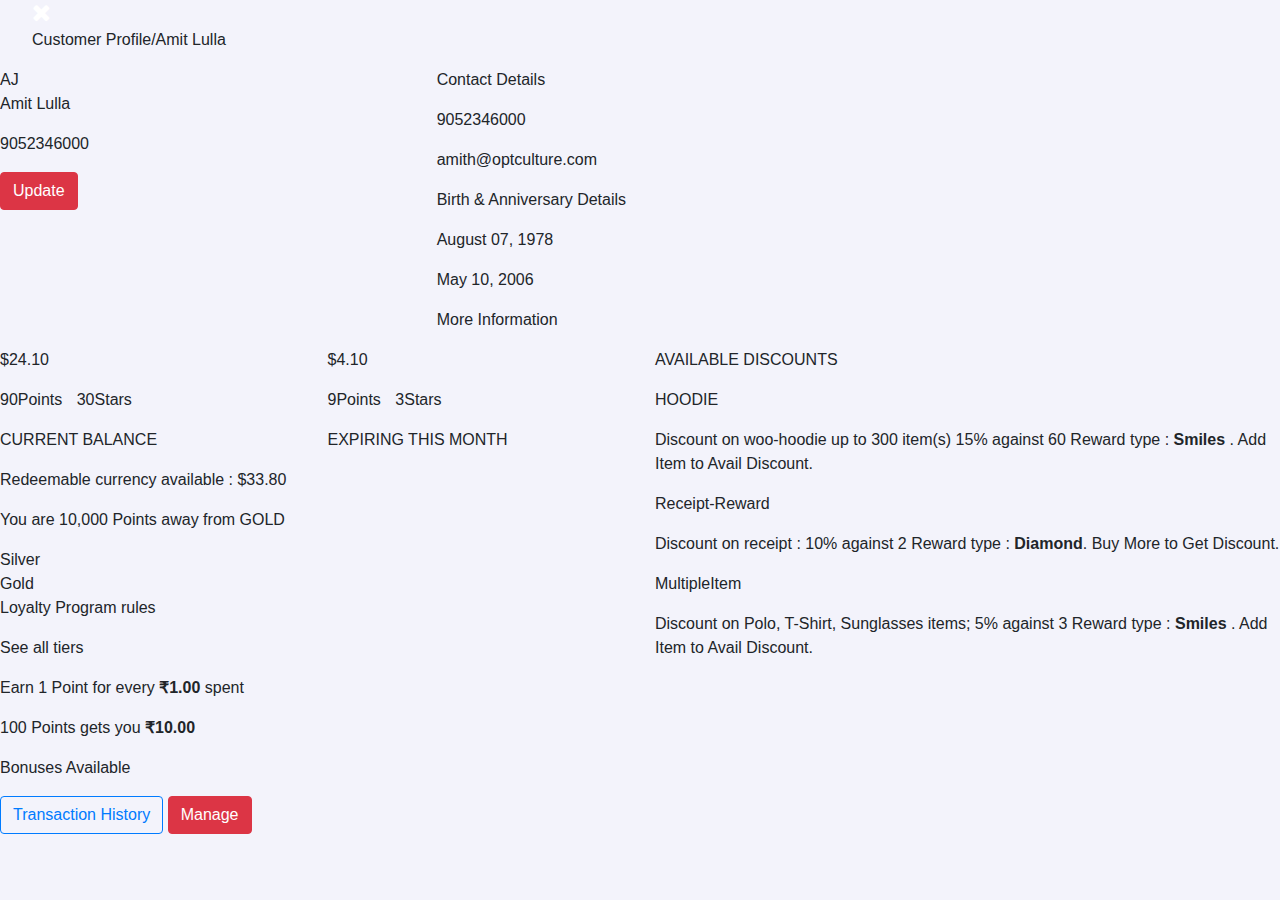
==== trial.html @ 24a6ef44 "modal" ====
<!DOCTYPE html>
<html lang="en" dir="ltr">

<head>
  <meta charset="utf-8">
  <title></title>
  <link rel="stylesheet" href="https://maxcdn.bootstrapcdn.com/bootstrap/4.0.0/css/bootstrap.min.css" integrity="sha384-Gn5384xqQ1aoWXA+058RXPxPg6fy4IWvTNh0E263XmFcJlSAwiGgFAW/dAiS6JXm" crossorigin="anonymous">
  <link rel="stylesheet" href="https://cdnjs.cloudflare.com/ajax/libs/font-awesome/4.7.0/css/font-awesome.min.css">
  <link rel="stylesheet" href="trialcss.css">
  <script src="https://ajax.googleapis.com/ajax/libs/jquery/3.5.1/jquery.min.js"></script>
  <meta name="viewport" content="width=device-width, initial-scale=1, shrink-to-fit=no">
</head>

<body>
<section class="top-black-bar-section">
  <div class="top-black-bar">
    <i class="fa fa-close" style="font-size:24px;color:white"></i>
    <p>Customer Profile/Amit Lulla</p>
  </div>
</section>
<section class="second-row-section">
  <div class="second-row">
    <div class="qq row">
      <div class="profile-column col-lg-4">
        <div class="AJ-profile">
          AJ
        </div>
        <p class="profile-name">Amit Lulla</p>
        <p class="profile-no">9052346000</p>
        <button type="button" data-toggle="modal" data-target=".bd-example-modal-lg5" class="btn btn-danger profile-update-button">Update</button>
        <img src="img/Group 23.png" alt="" class="powered">
      </div>
      <div class="contact-column col-lg-8">
        <div class="rr row">
          <div class="contact-details col-lg-5">
            <p class="contact-heading">Contact Details</p>
            <p class="contact-phn"><img src="img/Icon awesome-phone-alt.svg" alt="">9052346000</p>
            <p class="contact-mail"><img src="img/Icon feather-mail.svg" alt="">amith@optculture.com</p>
            <p class="contact-aniversary">Birth & Anniversary Details</p>
            <p class="contact-date"><img src="img/XMLID_1506_.svg" alt="">August 07, 1978</p>
            <p class="contact-anniversary-date"><img src="img/anniversary.svg" alt="">May 10, 2006</p>
            <p class="contact-more" data-toggle="modal" data-target=".bd-example-modal-lg">More Information <img src="img/Icon ionic-ios-arrow-round-forward.svg" alt=""></p>
          </div>
          <div class="contact-teir-div col-lg-6">
            <img src="img/Group 5.svg" alt="" class="contact-tier">
          </div>
        </div>
      </div>
    </div>
  </div>
</section>
<section class="third-section">
  <div class="third-row">
    <div class="tt row">
      <div class=" down-first col-lg-6">
        <div class="yy row">
          <div class=" green-border col-lg-6">
            <p class="money-green">$24.10</p>
            <p class="money-point"> <span style="padding-right:5px">90Points</span> <span style="padding-left:5px">30Stars</span> </p>
            <div class="money-current">
              <p>CURRENT BALANCE</p>
            </div>

          </div>
          <div class=" red-border col-lg-6">
            <p class="money-red">$4.10</p>
            <p class="money-point"> <span style="padding-right:5px">9Points</span> <span style="padding-left:5px">3Stars</span> </p>
            <div class="money-current">
              <p>EXPIRING THIS MONTH</p>
            </div>

          </div>
        </div>

        <div class="">
          <p class="redeemable">Redeemable currency available : $33.80</p>
        </div>
        <div class="gradient">
          <p>You are 10,000 Points away from GOLD</p>
          <div class="level-total">
            <div class="level-outer">
              <div class="level-inner">
              </div>
            </div>
            <div class="silver-name">
              Silver
            </div>
            <div class="gold-name">
              Gold
            </div>
          </div>

        </div>
          <div class="under-level">
            <p class="Loyalty">
              Loyalty Program rules
            </p>
            <p class="see-teir" data-toggle="modal" data-target=".bd-example-modal-lg4">
              See all tiers <img src="img/Icon ionic-ios-arrow-round-forward.svg" alt="">
            </p>
            <p class="earn">Earn 1 Point for every <strong>₹1.00</strong> spent</p>
            <p class="under-earn">100 Points gets you <strong>₹10.00</strong></p>
            <p class="bonuses-available" data-toggle="modal" data-target=".bd-example-modal-lg1">Bonuses Available <img src="img/Icon ionic-ios-arrow-round-forward.svg" alt=""></p>
          </div>
            <div class="transaction-button">
              <button type="button" class="btn btn-outline-primary" data-toggle="modal" data-target=".bd-example-modal-lg2">Transaction History</button>
              <button type="button" class="btn btn-danger">Manage</button>
            </div>
      </div>
      <div class=" vouchers col">
        <div class="discounts">
          <p>AVAILABLE DISCOUNTS</p>
        </div>
        <div class="voucher-img-margin">
        <div class="vouchers-img">
          <p class="vouchers-img-heading">HOODIE</p>
          <div class="white-circle">

          </div>
          <div class="white-circle1">

          </div>
          <p class="vouchers-img-content">Discount on woo-hoodie up to 300 item(s) 15% against 60 Reward type : <strong>Smiles</strong> . Add Item to Avail Discount.</p>

        </div>
        <div class="vouchers-img">
          <p class="vouchers-img-heading">Receipt-Reward</p>
          <div class="white-circle">

          </div>
          <div class="white-circle1">

          </div>
          <p class="vouchers-img-content">Discount on receipt : 10% against 2 Reward type :<strong> Diamond</strong>. Buy More to Get Discount.</p>
        </div>
          <div class="vouchers-img">
            <p class="vouchers-img-heading">MultipleItem</p>

            <div class="white-circle">

            </div>
            <div class="white-circle1">

            </div>
            <p class="vouchers-img-content">Discount on Polo, T-Shirt, Sunglasses items; 5% against 3 Reward type :<strong> Smiles</strong> . Add Item to Avail Discount.</p>
          </div>
        </div>
      </div>
    </div>
  </div>
</section>


<div class="modal fade bd-example-modal-lg" tabindex="-1" role="dialog" aria-labelledby="myLargeModalLabel" aria-hidden="true">
  <div class="modal-dialog modal-lg modal-dialog-centered">
    <div class="modal-content">

      <div class="modal-body">
        <p class="more-information">More Information :</p>
        <table class="modal-table">
          <tr>
            <td class="modal-body-bold">ADDRESS</td>
            <td class="aa">:</td>
            <td>Address1 Address2 City State County Postalcode/Zip</td>
          </tr>
          <tr>
            <td class="modal-body-bold">MEMBER SINCE</td>
            <td class="aa">:</td>
            <td>July 12, 2017</td>
          </tr>
          <tr>
            <td class="modal-body-bold">FIRST CHILD'S NAME</td>
            <td class="aa">:</td>
            <td>Value</td>
          </tr>
          <tr>
            <td class="modal-body-bold">FIRST CHILD'S BIRTHDAY</td>
            <td class="aa">:</td>
            <td>Value</td>
          </tr>
          <tr>
            <td class="modal-body-bold">SECOND CHILD'S NAME</td>
            <td class="aa">:</td>
            <td>Value/Zip</td>
          </tr>
          <tr>
            <td class="modal-body-bold">ANY UDF NAME</td>
            <td class="aa">:</td>
            <td>Value</td>
          </tr>
        </table>
      </div>

    </div>
  </div>
</div>


<div class="modal fade bd-example-modal-lg1" tabindex="-1" role="dialog" aria-labelledby="myLargeModalLabel" aria-hidden="true">
  <div class="modal-dialog  modal-dialog-centered bonus-dialog">
    <div class="modal-content">

      <div class="modal-body  bonus-modal">
        <p class="bonuses-available-red">Bonuses Available</p>
        <table class="bonus-table">
          <tr>
            <td style="text-align:center;font-weight:bold;font-size:25px;">Reasons</td>
            <td style="text-align:center;font-weight:bold;font-size:25px;">Bonus</td>
          </tr>
          <tr>
            <td class="">On reaching leve of <strong>$1000.00 </strong> of Lifetime purchase value</td>
            <td class="bonus-center-table">$10.00</td>
          </tr>
          <tr>
            <td class="">On reaching leve of <strong>$5000.00 </strong> of Lifetime purchase value</td>
            <td class="bonus-center-table">$50.00</td>
          </tr>
          <tr>
            <td class="">On reaching leve of <strong>$100.00 </strong> of Lifetime purchase value</td>
            <td class="bonus-center-table">$5.00</td>
          </tr>
          <tr>
            <td class="">On Enrollment</td>
            <td class="bonus-center-table">$5.00</td>
          </tr>
        </table>
      </div>

    </div>
  </div>
</div>



<div class="modal fade bd-example-modal-lg2" id="transactiontotalmodal" tabindex="-1" role="dialog" aria-labelledby="myLargeModalLabel" aria-hidden="true">
  <div class="modal-dialog  modal-dialog-centered transaction-dialog">
    <div class="modal-content">

      <div class="modal-body  transaction-modal">
        <p class="transaction-history-red">Transaction History</p>
        <table class="transaction-table">
          <tr class="transaction-table-black-background">
            <td>Date</td>
            <td>Transaction</td>
            <td> Loyalty Earned</td>
            <td>Receipt No.</td>
            <td></td>
          </tr>
          <tbody class="transaction-body">
            <tr>
              <td class="transaction-date">16 Oct 2020</td>
              <td class="transaction-amount">$952.4</td>
              <td class="transaction-point">202 Points 73.1 Currency</td>
              <td class="transaction-no">110</td>
              <td class="transaction-receipt">View Receipt</td>
            </tr>
            <tr>
              <td class="transaction-date">16 Oct 2020</td>
              <td class="transaction-amount">$952.4</td>
              <td class="transaction-point">202 Points 73.1 Currency</td>
              <td class="transaction-no">110</td>
              <td class="transaction-receipt">View Receipt</td>
            </tr>
            <tr>
              <td class="transaction-date">16 Oct 2020</td>
              <td class="transaction-amount">$952.4</td>
              <td class="transaction-point">202 Points 73.1 Currency</td>
              <td class="transaction-no">110</td>
              <td class="transaction-receipt">View Receipt</td>
            </tr>
            <tr>
              <td class="transaction-date">16 Oct 2020</td>
              <td class="transaction-amount">$952.4</td>
              <td class="transaction-point">202 Points 73.1 Currency</td>
              <td class="transaction-no">110</td>
              <td class="transaction-receipt">View Receipt</td>
            </tr>
            <tr>
              <td class="transaction-date">16 Oct 2020</td>
              <td class="transaction-amount">$952.4</td>
              <td class="transaction-point">202 Points 73.1 Currency</td>
              <td class="transaction-no">110</td>
              <td class="transaction-receipt">View Receipt</td>
            </tr>
            <tr>
              <td class="transaction-date">16 Oct 2020</td>
              <td class="transaction-amount">$952.4</td>
              <td class="transaction-point">202 Points 73.1 Currency</td>
              <td class="transaction-no">110</td>
              <td class="transaction-receipt">View Receipt</td>
            </tr>
            <tr>
              <td class="transaction-date">16 Oct 2020</td>
              <td class="transaction-amount">$952.4</td>
              <td class="transaction-point">202 Points 73.1 Currency</td>
              <td class="transaction-no">110</td>
              <td class="transaction-receipt">View Receipt</td>
            </tr>
            <tr>
              <td class="transaction-date">16 Oct 2020</td>
              <td class="transaction-amount">$952.4</td>
              <td class="transaction-point">202 Points 73.1 Currency</td>
              <td class="transaction-no">110</td>
              <td class="transaction-receipt">View Receipt</td>
            </tr>
            <tr>
              <td class="transaction-date">16 Oct 2020</td>
              <td class="transaction-amount">$952.4</td>
              <td class="transaction-point">202 Points 73.1 Currency</td>
              <td class="transaction-no">110</td>
              <td class="transaction-receipt">View Receipt</td>
            </tr>
            <tr>
              <td class="transaction-date">16 Oct 2020</td>
              <td class="transaction-amount">$952.4</td>
              <td class="transaction-point">202 Points 73.1 Currency</td>
              <td class="transaction-no">110</td>
              <td class="transaction-receipt">View Receipt</td>
            </tr>
          </tbody>
        </table>
        <div class="transaction-button-modal">
          <button type="button" class="btn btn-danger" data-toggle="modal" data-target=".bd-example-modal-lg3" onclick="transactionremove()">Next Page</button>
          <button type="button" class="btn btn-outline-primary" data-toggle="modal" data-target=".bd-example-modal-lg3" onclick="transactionremove()">Previous Page</button>

        </div>

      </div>

    </div>
  </div>
</div>

<div class="modal fade bd-example-modal-lg3" id="transactiontotalmodalsec" tabindex="-1" role="dialog" aria-labelledby="myLargeModalLabel" aria-hidden="true">
  <div class="modal-dialog  modal-dialog-centered transaction-dialog">
    <div class="modal-content">

      <div class="modal-body  transaction-modal">
        <p class="transaction-history-red">Transaction History</p>
        <table class="transaction-table">
          <tr class="transaction-table-black-background">
            <td>Date</td>
            <td>Transaction</td>
            <td> Loyalty Earned</td>
            <td>Receipt No.</td>
            <td></td>
          </tr>
          <tbody class="transaction-body">
            <tr>
              <td class="transaction-date">18 Nov 2020</td>
              <td class="transaction-amount">$952.4</td>
              <td class="transaction-point">202 Points 73.1 Currency</td>
              <td class="transaction-no">110</td>
              <td class="transaction-receipt">View Receipt</td>
            </tr>
            <tr>
              <td class="transaction-date">18 Nov 2020</td>
              <td class="transaction-amount">$952.4</td>
              <td class="transaction-point">202 Points 73.1 Currency</td>
              <td class="transaction-no">110</td>
              <td class="transaction-receipt">View Receipt</td>
            </tr>
            <tr>
              <td class="transaction-date">18 Nov 2020</td>
              <td class="transaction-amount">$952.4</td>
              <td class="transaction-point">202 Points 73.1 Currency</td>
              <td class="transaction-no">110</td>
              <td class="transaction-receipt">View Receipt</td>
            </tr>
            <tr>
              <td class="transaction-date">18 Nov 2020</td>
              <td class="transaction-amount">$952.4</td>
              <td class="transaction-point">202 Points 73.1 Currency</td>
              <td class="transaction-no">110</td>
              <td class="transaction-receipt">View Receipt</td>
            </tr>
            <tr>
              <td class="transaction-date">18 Nov 2020</td>
              <td class="transaction-amount">$952.4</td>
              <td class="transaction-point">202 Points 73.1 Currency</td>
              <td class="transaction-no">110</td>
              <td class="transaction-receipt">View Receipt</td>
            </tr>
            <tr>
              <td class="transaction-date">18 Nov 2020</td>
              <td class="transaction-amount">$952.4</td>
              <td class="transaction-point">202 Points 73.1 Currency</td>
              <td class="transaction-no">110</td>
              <td class="transaction-receipt">View Receipt</td>
            </tr>
            <tr>
              <td class="transaction-date">18 Nov 2020</td>
              <td class="transaction-amount">$952.4</td>
              <td class="transaction-point">202 Points 73.1 Currency</td>
              <td class="transaction-no">110</td>
              <td class="transaction-receipt">View Receipt</td>
            </tr>
            <tr>
              <td class="transaction-date">18 Nov 2020</td>
              <td class="transaction-amount">$952.4</td>
              <td class="transaction-point">202 Points 73.1 Currency</td>
              <td class="transaction-no">110</td>
              <td class="transaction-receipt">View Receipt</td>
            </tr>
            <tr>
              <td class="transaction-date">18 Nov 2020</td>
              <td class="transaction-amount">$952.4</td>
              <td class="transaction-point">202 Points 73.1 Currency</td>
              <td class="transaction-no">110</td>
              <td class="transaction-receipt">View Receipt</td>
            </tr>
            <tr>
              <td class="transaction-date">18 Nov 2020</td>
              <td class="transaction-amount">$952.4</td>
              <td class="transaction-point">202 Points 73.1 Currency</td>
              <td class="transaction-no">110</td>
              <td class="transaction-receipt">View Receipt</td>
            </tr>
          </tbody>
        </table>
        <div class="transaction-button-modal">
          <button type="button" class="btn btn-danger" data-toggle="modal" data-target=".bd-example-modal-lg2" onclick="transactionremovepre()">Next Page</button>
          <button type="button" class="btn btn-outline-primary" data-toggle="modal" data-target=".bd-example-modal-lg2" onclick="transactionremovepre()">Previous Page</button>

        </div>

      </div>

    </div>
  </div>
</div>

<div class="modal fade bd-example-modal-lg4" tabindex="-1" role="dialog" aria-labelledby="myLargeModalLabel" aria-hidden="true">
  <div class="modal-dialog  modal-dialog-centered teir-dialog">
    <div class="modal-content">

      <div class="modal-body  teir-modal">
        <table class="teir-table">
          <tr class="teir-table-black-background">
            <td>Privilege Teir</td>
            <td>Privilege Name</td>
            <td> Earn Rule</td>
            <td>Redeem Rule</td>
            <td>Teir Upgrade Rule</td>
          </tr>
          <tbody class="teir-body">
            <tr>
              <td class="teir-date">Teir 1</td>
              <td class="teir-amount">Silver</td>
              <td class="teir-point">1 Point for <strong> $1.00</strong></td>
              <td class="teir-no"> <strong>$10.00</strong>  for <strong> 100 </strong>points</td>
              <td class="teir-receipt">Cross-over at <strong>$10000.00</strong> </td>
            </tr>
            <tr>
              <td class="teir-date">Teir 2</td>
              <td class="teir-amount">Gold</td>
              <td class="teir-point">1 Point for <strong> $1.00</strong></td>
              <td class="teir-no"> <strong>$10.00</strong>  for <strong> 200 </strong>points</td>
              <td class="teir-receipt">Cross-over at <strong>$20000.00</strong> </td>
            </tr>
            <tr>
              <td class="teir-date">Teir 3</td>
              <td class="teir-amount">Platinum</td>
              <td class="teir-point">1 Point for <strong> $1.00</strong></td>
              <td class="teir-no"> <strong>$10.00</strong>  for <strong> 300 </strong>points</td>
              <td class="teir-receipt"></td>
            </tr>

          </tbody>
        </table>

      </div>

    </div>
  </div>
</div>




<div class="modal fade bd-example-modal-lg5" tabindex="-1" role="dialog" aria-labelledby="myLargeModalLabel" aria-hidden="true">
  <div class="modal-dialog  modal-dialog-centered form-dialog">
    <div class="modal-content">

      <div class="modal-body  form-modal">

        <form>
          <div class="AJ-profile">
            AJ
          </div>
  <div class="form-row form-group form-modal-total-div">
    <div class="col">
      <input type="text" class="form-control" placeholder="First name">
    </div>
    <div class="col">
      <input type="text" class="form-control" placeholder="Last name">
    </div>
  </div>
  <div class="form-group">
  <input type="text" class="form-control" id="formGroupExampleInput" placeholder="Mobile Number">
</div>
<div class="form-group">
  <input type="text" class="form-control" id="formGroupExampleInput2" placeholder="Email Address">
</div>
<div class="form-row">
  <div class="col">
    <input type="text" class="form-control" placeholder="DOB">
  </div>
  <div class="col">
    <input type="text" class="form-control" placeholder="Anniverary Date">
  </div>
</div>
<p class="additional-information">Additional Information :</p>
<div class="form-group">
<input type="text" class="form-control" id="formGroupExampleInput" placeholder="Address Line 1">
</div>
<div class="form-group">
<input type="text" class="form-control" id="formGroupExampleInput2" placeholder="Address Line 1">
</div>
<div class="form-row form-group">
<div class="col">
  <input type="text" class="form-control" placeholder="City">
</div>
<div class="col">
  <input type="text" class="form-control" placeholder="State">
</div>
</div>
<div class="form-row form-group">
<div class="col">
  <input type="text" class="form-control" placeholder="Country">
</div>
<div class="col">
  <input type="text" class="form-control" placeholder="Postal Code/ZIP">
</div>
</div>
<p class="additional-information">More Information :</p>
<div class="form-row form-group">
<div class="col">
<input type="text" class="form-control" placeholder="First Child's Name">
</div>
<div class="col">
<input type="text" class="form-control" placeholder="First Child's Birthday">
</div>
</div>
<div class="form-row form-group">
<div class="col">
<input type="text" class="form-control" placeholder="Second Child's Name">
</div>
<div class="col">
<input type="text" class="form-control" placeholder="Any UDF Name">
</div>
</div>
<p class="modal-form-bottom-p">Member Since :Jule 12,2017</p>
<div class="modal-form-button">
<button type="button" class="btn btn-outline-primary">Cancel</button>
<button type="button" class="btn btn-danger">Save</button>

</div>
</form>

      </div>
    </div>
  </div>
</div>

  <script type="text/javascript">
    function transactionremove(){
      document.getElementById("transactiontotalmodal").classList.remove("show");
      $('.modal-backdrop').remove();
      $("#transactiontotalmodalsec").addClass("show");
    }
    function transactionremovepre(){
      document.getElementById("transactiontotalmodalsec").classList.remove("show");
      $('.modal-backdrop').remove();
      $("#transactiontotalmodal").addClass("show");
    }
  </script>

  <script src="https://code.jquery.com/jquery-3.2.1.slim.min.js" integrity="sha384-KJ3o2DKtIkvYIK3UENzmM7KCkRr/rE9/Qpg6aAZGJwFDMVNA/GpGFF93hXpG5KkN" crossorigin="anonymous"></script>
  <script src="https://cdnjs.cloudflare.com/ajax/libs/popper.js/1.12.9/umd/popper.min.js" integrity="sha384-ApNbgh9B+Y1QKtv3Rn7W3mgPxhU9K/ScQsAP7hUibX39j7fakFPskvXusvfa0b4Q" crossorigin="anonymous"></script>
  <script src="https://maxcdn.bootstrapcdn.com/bootstrap/4.0.0/js/bootstrap.min.js" integrity="sha384-JZR6Spejh4U02d8jOt6vLEHfe/JQGiRRSQQxSfFWpi1MquVdAyjUar5+76PVCmYl" crossorigin="anonymous"></script>


</body>

</html>
---- trialcss.css ----
body{
  background-color: #F3F3FB;
}
.top-black-bar{
  width: 95%;
  margin: auto;
}
.top-black{
  background-color:black;
  color:#FFFFFF;
  padding: 10px 0px 1px 0px;
  font-size: 20px;
  width: 100%;
}
/* .qq{
  display: flex;
} */
/* .rr{
  display: flex;
} */
/*
.fa-close{
  float: left;
}
.top-black p{
  text-align: center; */
/* }
.second-row{
  width: 95%;
  margin: auto; */
/* }
.AJ-profile{
  background-color: #E9F1FA;
  width: 100px;
  height: 100px;
  padding-top:20px;
  text-align: center;
  font-size: 35px;
  font-weight: bold;
  color: red;
  border-radius: 100%;
  margin: auto;
  margin-top: 50px;
}
.profile-name{
  font-size: 28px;
  font-weight: bold;
  text-align: center;
  padding-top: 10px;
}
.profile-no{
  color: blue;
  text-align: center;
}
.powered{
  margin: auto;
  text-align: center;
  width: 150px;
  justify-content: center;
  align-items: center;
  display:block;
}
.profile-update{
  justify-content: center;
  align-items: center;
  margin: auto;
  text-align: center;
  display: block;
}
.profile-column{
  background-color:#FFFFFF;
  box-shadow: 0px 10px 20px #0000000F;
  border-radius: 5px 0px 0px 5px;
  padding: 0px 50px 0px 50px;
}
.contact-column{
  background-color:#FFFFFF;
  box-shadow: 0px 10px 20px #0000000F;
  border-radius: 5px 0px 0px 5px; */
/* }
.contact-heading{
  font-size: 20px;
  font-weight: bold;

  margin-bottom: 30px;
}
.contact-phn{
  font-size: 15px;
}
.contact-phn img{
  width: 20px;
  margin-right: 10px;
}
.contact-mail{
  font-size: 15px;
}
.contact-mail img{
  width: 20px;
  margin-right: 10px;
}
.contact-aniversary{
  font-size: 20px;
  font-weight: bold;
  margin-top: 45px;
  margin-bottom: 30px;
}
.contact-date{
  font-size: 15px;
}
.contact-date img{
  width: 20px;
  margin-right: 10px;
}
.contact-anniversary-date{
  font-size: 15px;
}
.contact-anniversary-date img{
  width: 20px;
  margin-right: 10px;
}
.contact-details{
  margin-left: 30px;
  margin-top: 50px;
  padding-left: 20px;
}
.contact-more{
  color: blue;
  margin-top: 40px;
  text-decoration: underline;
  cursor: pointer;
}
.contact-more img{
  width: 15px;
}
.contact-tier{
  width: 610px;
  margin: auto;
  margin-top: 30px
}
.contact-teir-div{
  margin: 0px 120px 0px 80px;
} */
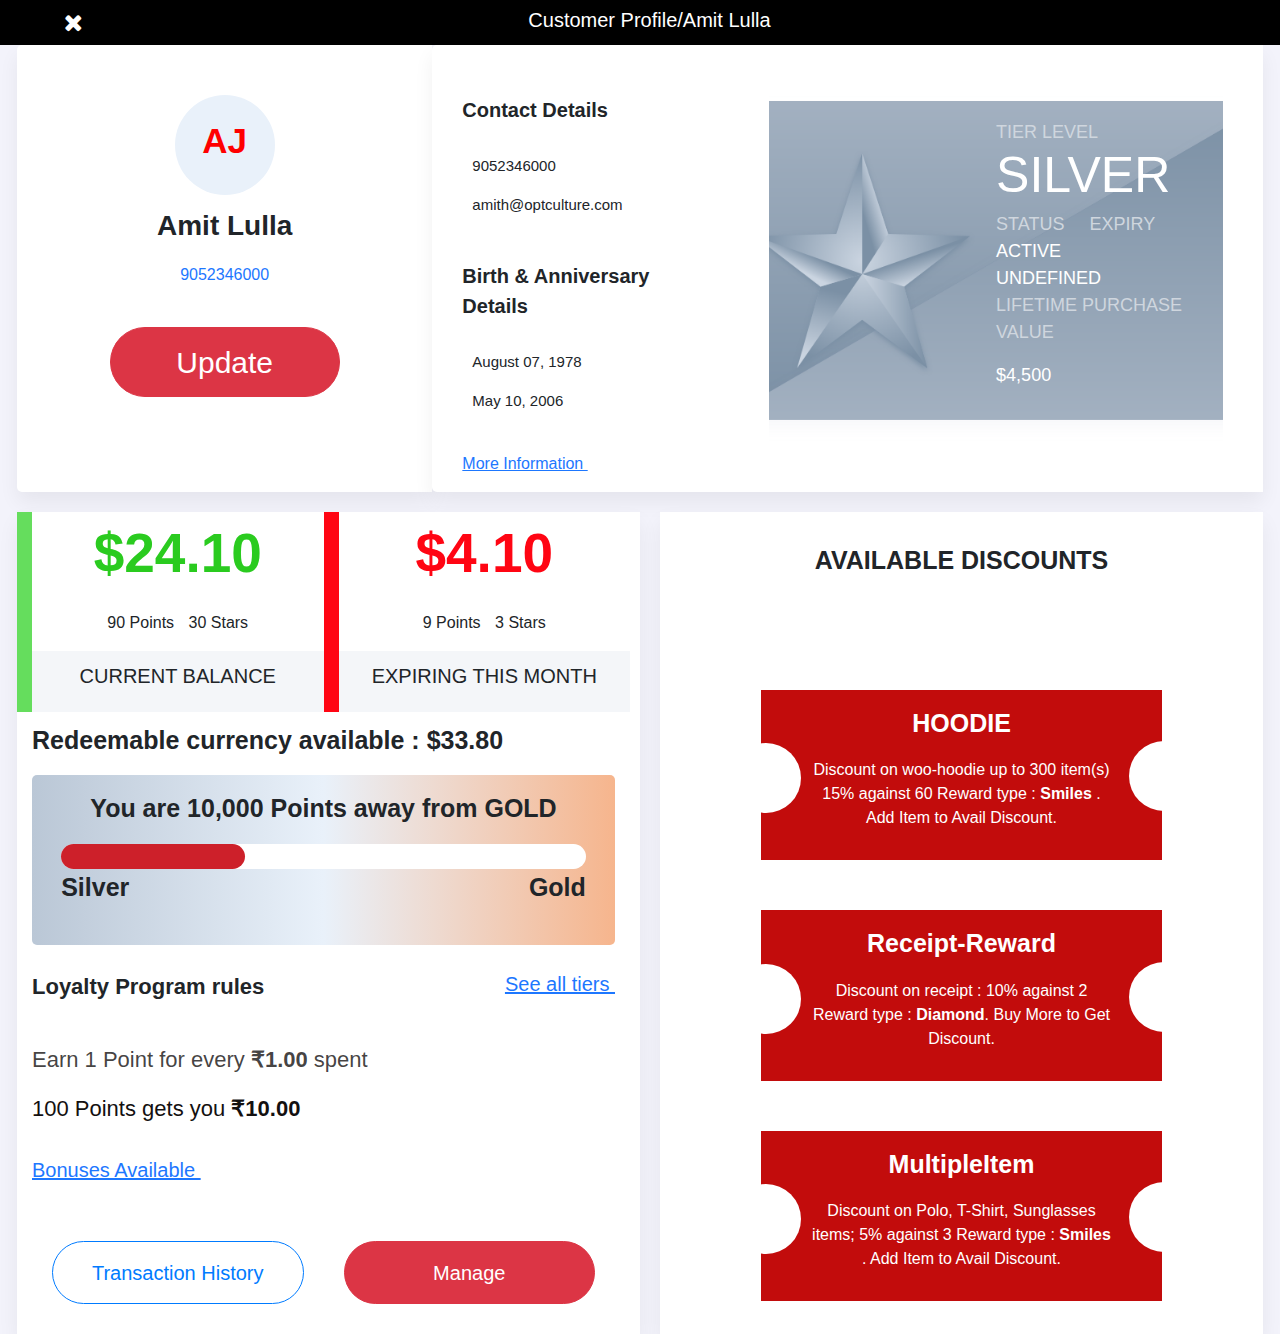
==== commit 90e11751: "final" ====
--- a/trial.html
+++ b/trial.html
@@ -32,7 +32,7 @@
       </div>
       <div class="contact-column col-lg-8">
         <div class="rr row">
-          <div class="contact-details col-lg-5">
+          <div class="contact-details col-lg-4">
             <p class="contact-heading">Contact Details</p>
             <p class="contact-phn"><img src="img/Icon awesome-phone-alt.svg" alt="">9052346000</p>
             <p class="contact-mail"><img src="img/Icon feather-mail.svg" alt="">amith@optculture.com</p>
@@ -41,8 +41,23 @@
             <p class="contact-anniversary-date"><img src="img/anniversary.svg" alt="">May 10, 2006</p>
             <p class="contact-more" data-toggle="modal" data-target=".bd-example-modal-lg">More Information <img src="img/Icon ionic-ios-arrow-round-forward.svg" alt=""></p>
           </div>
-          <div class="contact-teir-div col-lg-6">
-            <img src="img/Group 5.svg" alt="" class="contact-tier">
+          <div class="contact-teir-div col">
+            <div class="contact-teir-div-content">
+              <div class="aa" style="">
+                <p class="ab" style="">TIER LEVEL</p>
+                <p class="ac" style="">SILVER</p>
+              </div>
+              <div class="bb" style="">
+                <span class="ab"  style="">STATUS </span><span class="ab"> &nbsp &nbsp EXPIRY</span>
+              </div>
+              <div class="bc" style="">
+                <span class="ae" style="">ACTIVE </span><span class="ae"> &nbsp &nbsp UNDEFINED</span>
+              </div>
+              <div class="bd" style="">
+                <p class="ab">LIFETIME PURCHASE VALUE</p>
+                <p class="ae">$4,500</p>
+              </div>
+            </div>
           </div>
         </div>
       </div>
@@ -56,7 +71,7 @@
         <div class="yy row">
           <div class=" green-border col-lg-6">
             <p class="money-green">$24.10</p>
-            <p class="money-point"> <span style="padding-right:5px">90Points</span> <span style="padding-left:5px">30Stars</span> </p>
+            <p class="money-point"> <span style="padding-right:5px">90 Points</span> <span style="padding-left:5px">30 Stars</span> </p>
             <div class="money-current">
               <p>CURRENT BALANCE</p>
             </div>
@@ -64,7 +79,7 @@
           </div>
           <div class=" red-border col-lg-6">
             <p class="money-red">$4.10</p>
-            <p class="money-point"> <span style="padding-right:5px">9Points</span> <span style="padding-left:5px">3Stars</span> </p>
+            <p class="money-point"> <span style="padding-right:5px">9 Points</span> <span style="padding-left:5px">3 Stars</span> </p>
             <div class="money-current">
               <p>EXPIRING THIS MONTH</p>
             </div>
@@ -143,6 +158,7 @@
 
             </div>
             <p class="vouchers-img-content">Discount on Polo, T-Shirt, Sunglasses items; 5% against 3 Reward type :<strong> Smiles</strong> . Add Item to Avail Discount.</p>
+
           </div>
         </div>
       </div>
@@ -156,6 +172,7 @@
     <div class="modal-content">
 
       <div class="modal-body">
+        <p style="text-align:right;cursor:pointer" onclick="closeq()"><i class="fa fa-times fa-2x"></i></p>
         <p class="more-information">More Information :</p>
         <table class="modal-table">
           <tr>
@@ -196,11 +213,12 @@
 </div>
 
 
-<div class="modal fade bd-example-modal-lg1" tabindex="-1" role="dialog" aria-labelledby="myLargeModalLabel" aria-hidden="true">
+<div class="modal fade bd-example-modal-lg1 " id="closea" tabindex="-1" role="dialog" aria-labelledby="myLargeModalLabel" aria-hidden="true">
   <div class="modal-dialog  modal-dialog-centered bonus-dialog">
     <div class="modal-content">
 
       <div class="modal-body  bonus-modal">
+      <p style="text-align:right;cursor:pointer" onclick="closeq()"><i class="fa fa-times fa-2x"></i></p>
         <p class="bonuses-available-red">Bonuses Available</p>
         <table class="bonus-table">
           <tr>
@@ -237,6 +255,7 @@
     <div class="modal-content">
 
       <div class="modal-body  transaction-modal">
+        <p style="text-align:right;cursor:pointer" onclick="closeq()"><i class="fa fa-times fa-2x"></i></p>
         <p class="transaction-history-red">Transaction History</p>
         <table class="transaction-table">
           <tr class="transaction-table-black-background">
@@ -336,6 +355,7 @@
     <div class="modal-content">
 
       <div class="modal-body  transaction-modal">
+        <p style="text-align:right;cursor:pointer" onclick="closeq()"><i class="fa fa-times fa-2x"></i></p>
         <p class="transaction-history-red">Transaction History</p>
         <table class="transaction-table">
           <tr class="transaction-table-black-background">
@@ -435,6 +455,7 @@
     <div class="modal-content">
 
       <div class="modal-body  teir-modal">
+        <p style="text-align:right;cursor:pointer" onclick="closeq()"><i class="fa fa-times fa-2x"></i></p>
         <table class="teir-table">
           <tr class="teir-table-black-background">
             <td>Privilege Teir</td>
@@ -478,7 +499,7 @@
 
 
 
-<div class="modal fade bd-example-modal-lg5" tabindex="-1" role="dialog" aria-labelledby="myLargeModalLabel" aria-hidden="true">
+<div class="modal fade bd-example-modal-lg5" id="update-modal" tabindex="-1" role="dialog" aria-labelledby="myLargeModalLabel" aria-hidden="true">
   <div class="modal-dialog  modal-dialog-centered form-dialog">
     <div class="modal-content">
 
@@ -552,7 +573,7 @@
 </div>
 <p class="modal-form-bottom-p">Member Since :Jule 12,2017</p>
 <div class="modal-form-button">
-<button type="button" class="btn btn-outline-primary">Cancel</button>
+<button type="button" class="btn btn-outline-primary" onclick="cancel()">Cancel</button>
 <button type="button" class="btn btn-danger">Save</button>
 
 </div>
@@ -574,6 +595,13 @@
       $('.modal-backdrop').remove();
       $("#transactiontotalmodal").addClass("show");
     }
+    function cancel(){
+      document.getElementById("update-modal").classList.remove("show");
+      $('.modal-backdrop').remove();
+    }
+    function closeq(){
+      $('.modal').modal('hide');
+    }
   </script>
 
   <script src="https://code.jquery.com/jquery-3.2.1.slim.min.js" integrity="sha384-KJ3o2DKtIkvYIK3UENzmM7KCkRr/rE9/Qpg6aAZGJwFDMVNA/GpGFF93hXpG5KkN" crossorigin="anonymous"></script>
--- a/trialcss.css
+++ b/trialcss.css
@@ -1,142 +1,1143 @@
 body{
-  background-color: #F3F3FB;
+  background-color: #f3f3fb;
 }
-.top-black-bar{
-  width: 95%;
-  margin: auto;
+@media (min-width:584px){
+
+  body{
+    overflow-x:hidden;
+  }
+  .top-black-bar-section{
+      background-color:black;
+      height: 45px;
+  }
+  .top-black-bar{
+    color:#FFFFFF;
+    font-size: 20px;
+    text-align: center;
+    margin: auto;
+    width: 90%;
+    padding-top: 5px;
+  }
+  .fa-close{
+    float: left;
+    padding-top: 5px;
+  }
+  .second-row-section{
+    width: 100%;
+  }
+  .second-row{
+    width: 95%;
+    margin: auto;
+  }
+  .AJ-profile{
+    background-color: #E9F1FA;
+    width: 100px;
+    height: 100px;
+    padding-top:20px;
+    text-align: center;
+    font-size: 35px;
+    font-weight: bold;
+    color: red;
+    border-radius: 100%;
+    margin: auto;
+    margin-top: 50px;
+  }
+  .profile-name{
+    font-size: 28px;
+    font-weight: bold;
+    text-align: center;
+    padding-top: 10px;
+  }
+  .profile-no{
+    color: #1D77FF;
+    text-align: center;
+  }
+  .powered{
+    margin: auto;
+    text-align: center;
+    width: 150px;
+    justify-content: center;
+    align-items: center;
+    display:block;
+  }
+  .profile-update{
+    justify-content: center;
+    align-items: center;
+    margin: auto;
+    text-align: center;
+    display: block;
+  }
+  .profile-column{
+    background-color:#FFFFFF;
+    box-shadow: 0px 10px 20px #0000000F;
+    border-radius: 5px 0px 0px 5px;
+    padding: 0px 50px 0px 50px;
+  }
+  .profile-update-button{
+    width: 230px;
+    height: 70px;
+    font-size: 30px;
+    border-radius: 40px;
+    display: block;
+    margin: auto;
+    margin-bottom: 20px;
+    margin-top: 40px;
+  }
+
+  .contact-column{
+    background-color:#FFFFFF;
+    box-shadow: 0px 10px 20px #0000000F;
+    border-radius: 5px 0px 0px 5px;
+  }
+
+  .contact-heading{
+    font-size: 20px;
+    font-weight: bold;
+
+    margin-bottom: 30px;
+  }
+  .contact-phn{
+    font-size: 15px;
+  }
+  .contact-phn img{
+    width: 20px;
+    margin-right: 10px;
+  }
+  .contact-mail{
+    font-size: 15px;
+  }
+  .contact-mail img{
+    width: 20px;
+    margin-right: 10px;
+  }
+  .contact-aniversary{
+    font-size: 20px;
+    font-weight: bold;
+    margin-top: 45px;
+    margin-bottom: 30px;
+  }
+  .contact-date{
+    font-size: 15px;
+  }
+  .contact-date img{
+    width: 20px;
+    margin-right: 10px;
+  }
+  .contact-anniversary-date{
+    font-size: 15px;
+  }
+  .contact-anniversary-date img{
+    width: 20px;
+    margin-right: 10px;
+  }
+
+  .contact-details{
+    margin-left: 20px;
+    margin-top: 50px;
+    padding:0px 10px 0px 10px;
+  }
+  .contact-more{
+    color: #1D77FF;
+    margin-top: 40px;
+    text-decoration: underline;
+    cursor: pointer;
+  }
+  .contact-more img{
+    width: 15px;
+  }
+  .contact-teir-div{
+    background-image: url('img/Group 31@2x.png');
+    background-repeat: no-repeat;
+    background-size: cover;
+    background-position: center;
+    margin: 40px;
+    padding: 40px;
+  }
+  .contact-teir-div-content{
+    width: 50%;
+    float: right;
+  }
+  .aa{
+    line-height:0.8;
+  }
+  .ab{
+    font-size:18px;
+    font-weight:500;
+    color:#CFD6DE;
+  }
+  .ac{
+    font-size:50px;
+    font-weight:500;
+    color:white;
+  }
+  .ae{
+    font-size:18px;
+    font-weight:500;
+    color:white;
+  }
+  .third-section{
+    width: 100%;
+  }
+
+  .third-row{
+    width: 95%;
+    margin: auto;
+    border-radius: 5px 5px 0px 0px;
+  }
+
+  .money-green{
+    color: #2ACB1F;
+    font-size: 55px;
+    font-weight: bold;
+    text-align: center;
+  }
+  .money-point{
+    text-align: center;
+  }
+  .money-current{
+    font-size: 20px;
+    text-align: center;
+    background-color: #ABBAD321;
+    padding: 10px 0px 5px 0px;
+    font-weight: 500;
+  }
+  .green-border{
+    border-left:15px solid #65DD5D;
+    margin-left: 0;
+    padding-left: 0;
+    padding-right: 0;
+  }
+
+  .money-red{
+    color:#FF0513;
+    font-size: 55px;
+    font-weight: bold;
+    text-align: center;
+  }
+  .red-border{
+    border-left:15px
+    solid #FF0513;
+    margin-left: 0;
+    padding-left: 0;
+    padding-right: 0;
+  }
+
+  .redeemable{
+    font-size: 25px;
+    font-weight: bold;
+    margin-top: 10px;
+  }
+  .gradient{
+     background-image: linear-gradient(to right, #BAC7D6,#E9F1FA,#F6B58D);
+    font-size: 25px;
+    text-align: center;
+    font-weight: bold;
+    height: 170px;
+    padding: 15px 0px 10px 0px;
+    border-radius: 5px;
+  }
+  .level-outer{
+    height: 25px;
+    background-color: #FFFFFF;
+    border-radius: 20px;
+    margin: auto;
+  }
+  .level-inner{
+    width: 35%;
+    height: 25px;
+    background-color: #CD202A;
+    border-radius: 20px;
+  }
+  .silver-name{
+    font-size: 25px;
+    font-weight: bold;
+    float: left;
+  }
+  .level-total{
+    margin: auto;
+    width: 90%;
+  }
+  .gold-name{
+    float: right;
+  }
+  .Loyalty{
+    font-size: 22px;
+    font-weight: bold;
+  }
+  .see-teir{
+    color: #1D77FF;
+    text-decoration: underline;
+    font-size: 20px;
+    position:relative;
+    top:-50px;
+    float: right;
+    cursor: pointer;
+  }
+  .under-level{
+    margin: 25px 0px 5px 0px;
+  }
+  .earn{
+    margin-top: 40px;
+    color: #131010CC;
+    font-size: 22px;
+  }
+  .under-earn{
+    color: #131010;
+    font-size: 22px;
+  }
+  .bonuses-available{
+    margin-top: 30px;
+    font-size: 20px;
+    color: #1D77FF;
+    text-decoration: underline;
+    cursor: pointer;
+  }
+  .down-first{
+    box-shadow: 0px 10px 20px #0000000F;
+    margin-top: 20px;
+    background-color: white;
+    float: right;
+    padding: 0px 25px 0px 15px;
+    margin-right: 10px;
+  }
+  .transaction-button button{
+    margin:40px 20px 10px 20px;
+    width: 308px;
+    height: 63px;
+    border-radius: 40px;
+    font-weight: 500;
+    font-size: 20px;
+  }
+  .transaction-button{
+    justify-content: center;
+    align-items: center;
+    margin: auto;
+    display: flex;
+    margin-bottom: 20px;
+  }
+
+  .vouchers{
+    box-shadow: 0px 10px 20px #0000000F;
+    background-color: white;
+    margin-top: 20px;
+    margin-left: 10px;
+  }
+  .discounts{
+    text-align: center;
+    font-weight:bold;
+    font-size: 25px;
+    margin-top: 30px;
+  }
+  .vouchers-img{
+      margin: auto;
+      background-color:#c20c0c;
+      width: 70%;
+  }
+  .voucher-img-margin{
+    margin-top: 110px;
+  }
+  .vouchers-img{
+    margin-top: 50px;
+    text-align: center;
+    color: #FFFFFF;
+    padding-top: 10px;
+  }
+  .vouchers-img-heading{
+  font-weight: bold;
+  font-size: 25px;
+  padding-top: 5px;
+  }
+  .vouchers-img-content{
+    width: 75%;
+    margin: auto;
+    padding-bottom: 30px;
+  }
+  .white-circle{
+    width: 70px;
+    height: 70px;
+    background-color: white;
+    display:flex;
+    border-radius: 100%;
+    position: absolute;
+    margin-top: -15px;
+    margin-left: -30px;
+  }
+  .white-circle1{
+    width: 70px;
+    height: 70px;
+    background-color: white;
+    display:flex;
+    border-radius: 100%;
+    position: absolute;
+    margin-left: 61%;
+    margin-top: -17px;
+  }
+  .more-information{
+    text-align: center;
+    font-weight: bold;
+  }
+  .modal-body-bold{
+    font-weight: 500;
+    font-style: 50px;
+    width: 250px;
+  }
+  .modal-table td{
+    padding: 10px 0px 5px 10px;
+  }
+  .modal-lg{
+    max-width: 650px;
+  }
+  .modal-content{
+    padding-bottom: 10px;
+    padding-top: 10px;
+  }
+
+
+  .bonuses-available-red{
+    color: red;
+    font-size: 35px;
+    font-weight: bold;
+    text-align: center;
+  }
+  .bonus-table{
+    width: 100%;
+  }
+  .bonus-table td{
+    border: 3px dashed lightgrey;
+    font-size: 25px;
+    padding: 20px 20px 20px 20px;
+    font-weight: 500;
+  }
+  .bonus-center-table{
+    text-align: center;
+    width: 300px;
+  }
+  .bonus-modal{
+    padding: 100px;
+  }
+  .bonus-dialog{
+    max-width: 1250px;
+  }
+
+
+  .transaction-dialog{
+    max-width: 1200px;
+  }
+  .transaction-table{
+    margin: auto;
+    width: 100%;
+    text-align: center;
+  }
+  .transaction-body td{
+    border: 3px dashed lightgrey;
+    font-size: 22px;
+    text-align: center;
+    padding: 10px 0px 10px 0px;
+  }
+  .transaction-history-red{
+    font-size: 35px;
+    text-align: center;
+    font-weight: bold;
+    color: red;
+    margin: 10px auto 30px auto;
+  }
+  .transaction-table-black-background{
+    background-color: black;
+    color: white;
+    text-align: center;
+    font-size: 20px;
+  }
+  .transaction-point{
+    color:#16c93d;
+    font-weight: 500;
+  }
+  .transaction-receipt{
+    color: #1D77FF;
+    cursor: pointer;
+    text-decoration: underline;
+    font-weight: 500;
+  }
+  .transaction-date{
+    font-weight: normal;
+  }
+  .transaction-amount{
+    font-weight: 500;
+  }
+  .transaction-button-modal button{
+    border-radius: 20px;
+    margin: 20px 5px 20px 5px;
+    width: 150px;
+    float: right;
+  }
+  .transaction-no{
+    font-weight: 500;
+  }
+
+
+
+  .teir-dialog{
+    max-width: 1000px;
+  }
+  .teir-table{
+    margin: auto;
+    width: 100%;
+    text-align: center;
+  }
+  .teir-body td{
+    border: 3px dashed lightgrey;
+    font-size: 20px;
+    text-align: center;
+    padding: 10px 10px 10px 10px;
+  }
+  .teir-table-black-background{
+    background-color: black;
+    color: white;
+    text-align: center;
+    font-size: 20px;
+  }
+  .teir-table-black-background td{
+  padding: 10px 0px 10px 0px;
+
+  }
+  .teir-point{
+    font-weight: 500;
+  }
+  .teir-receipt{
+    font-weight: 500;
+  }
+  .teir-date{
+    font-weight: 500;
+  }
+  .teir-amount{
+    font-weight: 500;
+  }
+  .teir-no{
+    font-weight: 500;
+  }
+  .teir-modal{
+    padding: 40px;
+  }
+  .profile-update-button{
+    width: 230px;
+    height: 70px;
+    font-size: 30px;
+    border-radius: 40px;
+    display: block;
+    margin: auto;
+    margin-bottom: 20px;
+    margin-top: 40px;
+  }
+
+  .form-modal input{
+    height: 50px;
+    width: 100%;
+    background-color:#e9e6ed;
+  }
+  .form-dialog{
+    max-width: 800px;
+  }
+  .form-modal-total-div{
+    margin-top: 30px;
+  }
+  .form-modal{
+    padding: 20px 60px 30px 60px;;
+  }
+  .additional-information{
+    font-size: 25px;
+    font-weight: bold;
+    margin-top: 30px;
+  }
+  .modal-form-bottom-p{
+    text-align: center;
+    color: grey;
+  }
+  .modal-form-button button{
+    width: 110px;
+    border-radius: 30px;
+    margin: 0px 5px 0px 5px;
+  }
+  .modal-form-button{
+    text-align: center;
+    margin-top: 30px;
+  }
 }
-.top-black{
-  background-color:black;
-  color:#FFFFFF;
-  padding: 10px 0px 1px 0px;
-  font-size: 20px;
-  width: 100%;
+
+
+
+
+
+
+@media (max-width:583px) {
+
+    body{
+      overflow-x:hidden;
+    }
+    .top-black-bar-section{
+        background-color:black;
+        height: 45px;
+    }
+    .top-black-bar{
+      color:#FFFFFF;
+      font-size: 20px;
+      text-align: center;
+      margin: auto;
+      width: 90%;
+      padding-top: 5px;
+    }
+    .fa-close{
+      float: left;
+      padding-top: 5px;
+    }
+    .second-row-section{
+      width: 100%;
+    }
+    .second-row{
+      width: 95%;
+      margin: auto;
+    }
+    .AJ-profile{
+      background-color: #E9F1FA;
+      width: 100px;
+      height: 100px;
+      padding-top:20px;
+      text-align: center;
+      font-size: 35px;
+      font-weight: bold;
+      color: red;
+      border-radius: 100%;
+      margin: auto;
+      margin-top: 50px;
+    }
+    .profile-name{
+      font-size: 28px;
+      font-weight: bold;
+      text-align: center;
+      padding-top: 10px;
+    }
+    .profile-no{
+      color: #1D77FF;
+      text-align: center;
+    }
+    .powered{
+      margin: auto;
+      text-align: center;
+      width: 150px;
+      justify-content: center;
+      align-items: center;
+      display:block;
+    }
+    .profile-update{
+      justify-content: center;
+      align-items: center;
+      margin: auto;
+      text-align: center;
+      display: block;
+    }
+    .profile-column{
+      background-color:#FFFFFF;
+      box-shadow: 0px 10px 20px #0000000F;
+      border-radius: 5px 0px 0px 5px;
+      padding: 0px 50px 0px 50px;
+    }
+    .profile-update-button{
+      width: 230px;
+      height: 70px;
+      font-size: 30px;
+      border-radius: 40px;
+      display: block;
+      margin: auto;
+      margin-bottom: 20px;
+      margin-top: 40px;
+    }
+
+    .contact-column{
+      background-color:#FFFFFF;
+      box-shadow: 0px 10px 20px #0000000F;
+      border-radius: 5px 0px 0px 5px;
+    }
+
+    .contact-heading{
+      font-size: 20px;
+      font-weight: bold;
+
+      margin-bottom: 30px;
+    }
+    .contact-phn{
+      font-size: 15px;
+    }
+    .contact-phn img{
+      width: 20px;
+      margin-right: 10px;
+    }
+    .contact-mail{
+      font-size: 15px;
+    }
+    .contact-mail img{
+      width: 20px;
+      margin-right: 10px;
+    }
+    .contact-aniversary{
+      font-size: 20px;
+      font-weight: bold;
+      margin-top: 45px;
+      margin-bottom: 30px;
+    }
+    .contact-date{
+      font-size: 15px;
+    }
+    .contact-date img{
+      width: 20px;
+      margin-right: 10px;
+    }
+    .contact-anniversary-date{
+      font-size: 15px;
+    }
+    .contact-anniversary-date img{
+      width: 20px;
+      margin-right: 10px;
+    }
+
+    .contact-details{
+      margin-left: 20px;
+      margin-top: 50px;
+      padding:0px 10px 0px 10px;
+    }
+    .contact-more{
+      color: #1D77FF;
+      margin-top: 40px;
+      text-decoration: underline;
+      cursor: pointer;
+    }
+    .contact-more img{
+      width: 15px;
+    }
+
+
+    .contact-teir-div{
+      background-image: url('img/Group 31@2x.png');
+      background-size: cover;
+      background-repeat: no-repeat;
+      background-position: center;
+    }
+    .contact-teir-div-content{
+      width: 50%;
+      float: right;
+    }
+    .aa{
+      line-height:0.8;
+      margin-top: 15px;
+    }
+    .ab{
+      font-size:15px;
+      font-weight:500;
+      color:#CFD6DE;
+    }
+    .ac{
+      font-size:25px;
+      font-weight:500;
+      color:white;
+    }
+    .ae{
+      font-size:15px;
+      font-weight:500;
+      color:white;
+    }
+    .bb{
+      margin-top:10px;
+    }
+    .bc{
+      padding-top:5px;
+    }
+    .bd{
+      margin-top:10px;
+      line-height:1;
+    }
+    .third-section{
+      width: 100%;
+    }
+
+    .third-row{
+      width: 95%;
+      margin: auto;
+      border-radius: 5px 5px 0px 0px;
+    }
+
+    .money-green{
+      color: #2ACB1F;
+      font-size: 55px;
+      font-weight: bold;
+      text-align: center;
+    }
+    .money-point{
+      text-align: center;
+    }
+    .money-current{
+      font-size: 20px;
+      text-align: center;
+      background-color: #ABBAD321;
+      padding: 10px 0px 5px 0px;
+      font-weight: 500;
+    }
+    .green-border{
+      border-left:15px solid #65DD5D;
+      margin-left: 0;
+      padding-left: 0;
+      padding-right: 0;
+    }
+
+    .money-red{
+      color:#FF0513;
+      font-size: 55px;
+      font-weight: bold;
+      text-align: center;
+    }
+    .red-border{
+      border-left:15px
+      solid #FF0513;
+      margin-left: 0;
+      padding-left: 0;
+      padding-right: 0;
+    }
+
+    .redeemable{
+      font-size: 25px;
+      font-weight: bold;
+      margin-top: 10px;
+    }
+    .gradient{
+       background-image: linear-gradient(to right, #BAC7D6,#E9F1FA,#F6B58D);
+      font-size: 25px;
+      text-align: center;
+      font-weight: bold;
+      height: 170px;
+      padding: 15px 0px 10px 0px;
+      border-radius: 5px;
+    }
+    .level-outer{
+      height: 25px;
+      background-color: #FFFFFF;
+      border-radius: 20px;
+      margin: auto;
+    }
+    .level-inner{
+      width: 35%;
+      height: 25px;
+      background-color: #CD202A;
+      border-radius: 20px;
+    }
+    .silver-name{
+      font-size: 25px;
+      font-weight: bold;
+      float: left;
+    }
+    .level-total{
+      margin: auto;
+      width: 90%;
+    }
+    .gold-name{
+      float: right;
+    }
+    .Loyalty{
+      font-size: 22px;
+      font-weight: bold;
+    }
+    .see-teir{
+      color: #1D77FF;
+      text-decoration: underline;
+      font-size: 20px;
+      cursor: pointer;
+    }
+    .under-level{
+      margin: 25px 0px 5px 0px;
+    }
+    .earn{
+      margin-top: 40px;
+      color: #131010CC;
+      font-size: 22px;
+    }
+    .under-earn{
+      color: #131010;
+      font-size: 22px;
+    }
+    .bonuses-available{
+      margin-top: 30px;
+      font-size: 20px;
+      color: #1D77FF;
+      text-decoration: underline;
+      cursor: pointer;
+    }
+    .down-first{
+      box-shadow: 0px 10px 20px #0000000F;
+      margin-top: 20px;
+      background-color: white;
+      float: right;
+      padding: 0px 10px 0px 15px;
+      margin-right: 0px;
+    }
+    .transaction-button button{
+      margin:20px auto 10px auto;
+      width: 308px;
+      height: 63px;
+      border-radius: 40px;
+      font-weight: 500;
+      font-size: 20px;
+    }
+    .transaction-button{
+      text-align: center;
+      margin-bottom: 20px;
+    }
+
+    .vouchers{
+      box-shadow: 0px 10px 20px #0000000F;
+      background-color: white;
+      margin-top: 20px;
+      margin-left: 0px;
+      padding-bottom: 50px;
+    }
+    .discounts{
+      text-align: center;
+      font-weight:bold;
+      font-size: 25px;
+      margin-top: 30px;
+    }
+    .vouchers-img{
+        margin: auto;
+        background-color:#c20c0c;
+        width: 70%;
+    }
+    .voucher-img-margin{
+      margin-top: 110px;
+    }
+    .vouchers-img{
+      margin-top: 50px;
+      text-align: center;
+      color: #FFFFFF;
+      padding-top: 10px;
+    }
+    .vouchers-img-heading{
+    font-weight: bold;
+    font-size: 25px;
+    margin-top: -10px;
+    }
+    .vouchers-img-content{
+      width: 75%;
+      height: 120px;
+      margin: auto;
+      padding-bottom: 30px;
+      font-size: 15px;
+      margin-top: -15px;
+    }
+    .white-circle{
+      width: 70px;
+      height: 70px;
+      background-color: white;
+      display:flex;
+      border-radius: 100%;
+      position: absolute;
+      margin-top: -15px;
+      margin-left: -45px;
+    }
+    .white-circle1{
+      width: 70px;
+      height: 70px;
+      background-color: white;
+      display:flex;
+      border-radius: 100%;
+      position: absolute;
+      margin-left: 61%;
+      margin-top: -17px;
+    }
+
+      .more-information{
+        text-align: center;
+        font-weight: bold;
+      }
+      .modal-body-bold{
+        font-weight: 500;
+        font-style: 50px;
+        width: 250px;
+      }
+      .modal-table td{
+        padding: 10px 0px 5px 10px;
+      }
+      .modal-lg{
+        max-width: 650px;
+      }
+      .modal-content{
+        padding-bottom: 10px;
+        padding-top: 10px;
+      }
+
+
+      .bonuses-available-red{
+        color: red;
+        font-size: 35px;
+        font-weight: bold;
+        text-align: center;
+      }
+      .bonus-table{
+        width: 100%;
+      }
+      .bonus-table td{
+        border: 3px dashed lightgrey;
+        font-size: 15px;
+        padding: 10px 10px 10px 10px;
+        font-weight: 500;
+      }
+      .bonus-center-table{
+        text-align: center;
+        width: 20px;
+      }
+      .bonus-modal{
+        padding: 10px;
+      }
+      .bonus-dialog{
+        max-width: 1250px;
+      }
+
+
+      .transaction-dialog{
+        max-width: 1200px;
+      }
+      .transaction-table{
+        margin: auto;
+        width: 100%;
+        text-align: center;
+      }
+      .transaction-body td{
+        border: 3px dashed lightgrey;
+        font-size: 10px;
+        text-align: center;
+        padding: 5px 0px 5px 0px;
+      }
+      .transaction-history-red{
+        font-size: 25px;
+        text-align: center;
+        font-weight: bold;
+        color: red;
+        margin: 5px auto 20px auto;
+      }
+      .transaction-table-black-background{
+        background-color: black;
+        color: white;
+        text-align: center;
+        font-size: 10px;
+      }
+      .transaction-point{
+        color:#16c93d;
+        font-weight: 500;
+      }
+      .transaction-receipt{
+        color: #1D77FF;
+        cursor: pointer;
+        text-decoration: underline;
+        font-weight: 500;
+      }
+      .transaction-date{
+        font-weight: normal;
+      }
+      .transaction-amount{
+        font-weight: 500;
+      }
+      .transaction-button-modal button{
+        border-radius: 20px;
+        margin: 20px 5px 5px 5px;
+        float: right;
+      }
+        .transaction-button-modal{
+          margin-top: 10px;
+        }
+      .transaction-no{
+        font-weight: 500;
+      }
+
+
+
+      .teir-dialog{
+        max-width: 1000px;
+      }
+      .teir-table{
+        margin: auto;
+        width: 100%;
+        text-align: center;
+      }
+      .teir-body td{
+        border: 3px dashed lightgrey;
+        font-size: 10px;
+        text-align: center;
+        padding: 5px 5px 5px 5px;
+      }
+      .teir-table-black-background{
+        background-color: black;
+        color: white;
+        text-align: center;
+        font-size: 7px;
+      }
+      .teir-table-black-background td{
+      padding: 5px 5px 5px 5px;
+
+      }
+      .teir-point{
+        font-weight: 500;
+      }
+      .teir-receipt{
+        font-weight: 500;
+      }
+      .teir-date{
+        font-weight: 500;
+      }
+      .teir-amount{
+        font-weight: 500;
+      }
+      .teir-no{
+        font-weight: 500;
+      }
+      .teir-modal{
+        padding: 5px;
+      }
+      .profile-update-button{
+        width: 230px;
+        height: 70px;
+        font-size: 30px;
+        border-radius: 40px;
+        display: block;
+        margin: auto;
+        margin-bottom: 20px;
+        margin-top: 40px;
+      }
+      .form-modal input{
+        height: 50px;
+        width: 100%;
+        background-color:#e9e6ed;
+        font-size: 11px;
+      }
+      .form-dialog{
+        max-width: 1050px;
+      }
+      .form-modal-total-div{
+        margin-top: 30px;
+      }
+      .form-modal{
+        padding: 0px 10px 10px 10px;
+        margin-top: -10px;
+      }
+      .additional-information{
+        font-size: 15px;
+        font-weight: bold;
+        margin-top: 30px;
+      }
+      .modal-form-bottom-p{
+        text-align: center;
+        color: grey;
+        font-size: 10px;
+      }
+      .modal-form-button button{
+        width: 110px;
+        border-radius: 30px;
+        margin: 0px 5px 0px 5px;
+      }
+      .modal-form-button{
+        text-align: center;
+        margin-top: 30px;
+      }
 }
-/* .qq{
-  display: flex;
-} */
-/* .rr{
-  display: flex;
-} */
-/*
-.fa-close{
-  float: left;
-}
-.top-black p{
-  text-align: center; */
-/* }
-.second-row{
-  width: 95%;
-  margin: auto; */
-/* }
-.AJ-profile{
-  background-color: #E9F1FA;
-  width: 100px;
-  height: 100px;
-  padding-top:20px;
-  text-align: center;
-  font-size: 35px;
-  font-weight: bold;
-  color: red;
-  border-radius: 100%;
-  margin: auto;
-  margin-top: 50px;
-}
-.profile-name{
-  font-size: 28px;
-  font-weight: bold;
-  text-align: center;
-  padding-top: 10px;
-}
-.profile-no{
-  color: blue;
-  text-align: center;
-}
-.powered{
-  margin: auto;
-  text-align: center;
-  width: 150px;
-  justify-content: center;
-  align-items: center;
-  display:block;
-}
-.profile-update{
-  justify-content: center;
-  align-items: center;
-  margin: auto;
-  text-align: center;
-  display: block;
-}
-.profile-column{
-  background-color:#FFFFFF;
-  box-shadow: 0px 10px 20px #0000000F;
-  border-radius: 5px 0px 0px 5px;
-  padding: 0px 50px 0px 50px;
-}
-.contact-column{
-  background-color:#FFFFFF;
-  box-shadow: 0px 10px 20px #0000000F;
-  border-radius: 5px 0px 0px 5px; */
-/* }
-.contact-heading{
-  font-size: 20px;
-  font-weight: bold;
-
-  margin-bottom: 30px;
-}
-.contact-phn{
-  font-size: 15px;
-}
-.contact-phn img{
-  width: 20px;
-  margin-right: 10px;
-}
-.contact-mail{
-  font-size: 15px;
-}
-.contact-mail img{
-  width: 20px;
-  margin-right: 10px;
-}
-.contact-aniversary{
-  font-size: 20px;
-  font-weight: bold;
-  margin-top: 45px;
-  margin-bottom: 30px;
-}
-.contact-date{
-  font-size: 15px;
-}
-.contact-date img{
-  width: 20px;
-  margin-right: 10px;
-}
-.contact-anniversary-date{
-  font-size: 15px;
-}
-.contact-anniversary-date img{
-  width: 20px;
-  margin-right: 10px;
-}
-.contact-details{
-  margin-left: 30px;
-  margin-top: 50px;
-  padding-left: 20px;
-}
-.contact-more{
-  color: blue;
-  margin-top: 40px;
-  text-decoration: underline;
-  cursor: pointer;
-}
-.contact-more img{
-  width: 15px;
-}
-.contact-tier{
-  width: 610px;
-  margin: auto;
-  margin-top: 30px
-}
-.contact-teir-div{
-  margin: 0px 120px 0px 80px;
-} */
